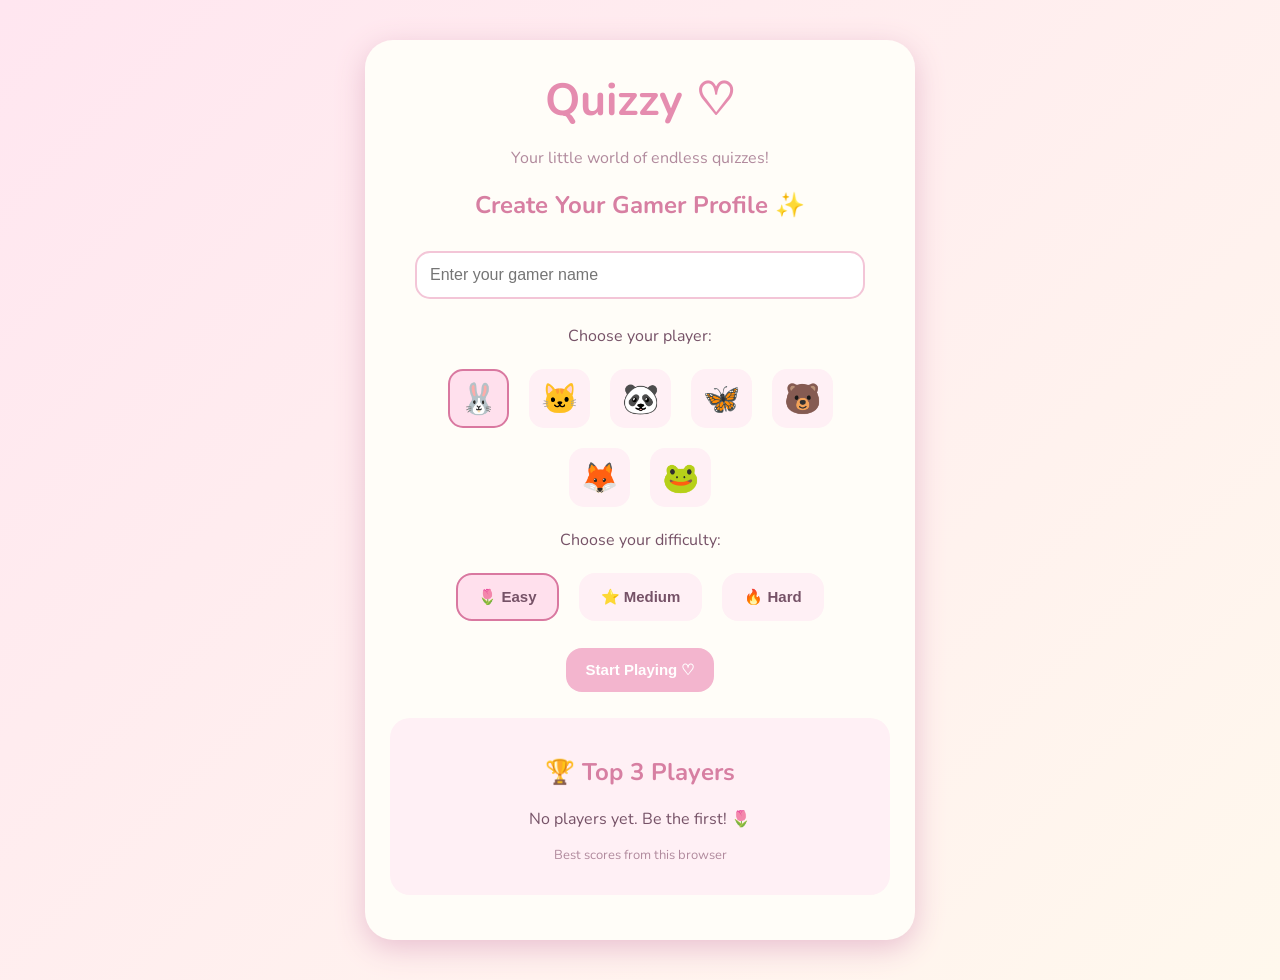
==== index.html @ 38b758e8 "Add files via upload" ====
<!DOCTYPE html>
<html lang="en">
<head>
<meta charset="UTF-8">
<meta name="viewport" content="width=device-width, initial-scale=1.0">
<title>Quizzy ♡</title>

<style>
@import url('https://fonts.googleapis.com/css2?family=Nunito:wght@400;600;700;800;900&display=swap');

* { box-sizing: border-box; }

body {
  margin: 0;
  padding: 20px 14px;
  background: linear-gradient(135deg,#ffe6f0,#fff8ed);
  font-family: 'Nunito',sans-serif;
  color: #765267;
  text-align: center;
}

.container {
  max-width: 550px;
  margin: 20px auto;
  background: #fffdf8;
  padding: 25px;
  border-radius: 28px;
  box-shadow: 0 8px 30px #e9bfd0;
}

h1 {
  color: #e58caf;
  font-size: 45px;
  margin: 5px;
}

.subtitle { color: #b18a9d; }

h2 { color: #d77fa2; }

.hidden { display: none !important; }

input {
  width: 90%;
  padding: 13px;
  border: 2px solid #f3c5d7;
  border-radius: 15px;
  font-size: 16px;
  margin: 10px;
  outline: none;
}

button {
  border: none;
  background: #f3b5ce;
  color: white;
  padding: 13px 20px;
  margin: 6px;
  border-radius: 16px;
  font-size: 15px;
  font-weight: 800;
  cursor: pointer;
  transition: .2s;
}

button:hover {
  background: #df8eb0;
  transform: translateY(-2px);
}

.avatars,.levels {
  display: flex;
  justify-content: center;
  flex-wrap: wrap;
  gap: 8px;
  margin: 15px;
}

.avatar {
  font-size: 30px;
  background: #fff0f5;
  border: 2px solid transparent;
  padding: 10px;
  border-radius: 15px;
}

.avatar.selected,.level.selected {
  border: 2px solid #d978a0;
  background: #ffe0ed;
}

.level {
  background: #fff0f5;
  color: #765267;
  border: 2px solid transparent;
  min-width: 100px;
}

.profile {
  background: #fff0f5;
  padding: 15px;
  border-radius: 18px;
  margin-bottom: 15px;
}

.profile span { font-size: 38px; }

.stats {
  display: flex;
  gap: 8px;
  margin: 18px 0;
}

.stat {
  background: #fff0f5;
  border-radius: 15px;
  padding: 12px 5px;
  flex: 1;
}

.stat strong {
  display: block;
  color: #df8caf;
  font-size: 22px;
}

.question {
  font-size: 22px;
  font-weight: 900;
  margin: 25px 0;
}

.answer {
  display: block;
  width: 100%;
  margin: 10px 0;
  background: #fbe2ec;
  color: #765267;
}

.correct { background: #b9e7c8 !important; color: #315e42 !important; }
.wrong { background: #f3b0b0 !important; color: #783b3b !important; }

#feedback {
  font-weight: 800;
  min-height: 25px;
}

#leaderboard {
  background: #fff0f5;
  padding: 18px;
  border-radius: 20px;
  margin: 20px 0;
}

.leader-row {
  display: flex;
  align-items: center;
  justify-content: space-between;
  gap: 6px;
  background: white;
  padding: 12px;
  border-radius: 14px;
  margin: 9px 0;
  font-weight: 800;
  font-size: 13px;
}

.rank { font-size: 19px; }

.small {
  color: #b18a9d;
  font-size: 13px;
}
</style>
</head>

<body>

<div class="container">

<h1>Quizzy ♡</h1>
<p class="subtitle">Your little world of endless quizzes!</p>

<!-- PROFILE SETUP -->
<div id="setup">

<h2>Create Your Gamer Profile ✨</h2>

<input id="username" maxlength="20" placeholder="Enter your gamer name">

<p>Choose your player:</p>

<div class="avatars">
<button class="avatar selected" onclick="chooseAvatar(this,'🐰')">🐰</button>
<button class="avatar" onclick="chooseAvatar(this,'🐱')">🐱</button>
<button class="avatar" onclick="chooseAvatar(this,'🐼')">🐼</button>
<button class="avatar" onclick="chooseAvatar(this,'🦋')">🦋</button>
<button class="avatar" onclick="chooseAvatar(this,'🐻')">🐻</button>
<button class="avatar" onclick="chooseAvatar(this,'🦊')">🦊</button>
<button class="avatar" onclick="chooseAvatar(this,'🐸')">🐸</button>
</div>

<p>Choose your difficulty:</p>

<div class="levels">
<button class="level selected" onclick="chooseLevel(this,'easy')">🌷 Easy</button>
<button class="level" onclick="chooseLevel(this,'medium')">⭐ Medium</button>
<button class="level" onclick="chooseLevel(this,'hard')">🔥 Hard</button>
</div>

<button onclick="createProfile()">Start Playing ♡</button>

</div>

<!-- LEADERBOARD -->
<div id="leaderboard">
<h2>🏆 Top 3 Players</h2>
<div id="topPlayers"></div>
<p class="small">Best scores from this browser</p>
</div>

<!-- GAME -->
<div id="game" class="hidden">

<div class="profile">
<span id="playerAvatar">🐰</span>
<h3 id="playerName">Gamer</h3>
<p id="playerLevel">Easy Level 🌷</p>
</div>

<div class="stats">
<div class="stat">
<strong id="score">0</strong>Score
</div>
<div class="stat">
<strong id="played">0</strong>Played
</div>
<div class="stat">
<strong id="best">0</strong>Best
</div>
</div>

<p id="round">Question 1</p>

<div class="question" id="question"></div>

<div id="answers"></div>

<p id="feedback"></p>

<button id="nextBtn" class="hidden" onclick="nextQuestion()">
Next Question →
</button>

<br>
<button onclick="changeProfile()">Change Profile</button>

</div>

</div>

<script>
let avatar = "🐰";
let level = "easy";
let player = "";
let score = 0;
let played = 0;
let best = 0;
let selected = false;
let questionQueue = [];

const points = {
  easy: 10,
  medium: 20,
  hard: 30
};

const questions = {
easy: [
{q:"What is 2 + 2?",a:["3","4","5","6"],c:1},
{q:"What is the capital of Bangladesh?",a:["Dhaka","Sylhet","Khulna","Rajshahi"],c:0},
{q:"How many days are in a week?",a:["5","6","7","8"],c:2},
{q:"Which animal says meow?",a:["Dog","Cat","Cow","Duck"],c:1},
{q:"What colour is a banana?",a:["Blue","Pink","Yellow","Black"],c:2},
{q:"How many legs does a spider have?",a:["6","8","10","4"],c:1},
{q:"Which planet do we live on?",a:["Mars","Earth","Venus","Jupiter"],c:1},
{q:"What is 10 × 2?",a:["10","15","20","25"],c:2}
],

medium: [
{q:"Which planet is called the Red Planet?",a:["Earth","Mars","Venus","Jupiter"],c:1},
{q:"What is 12 × 5?",a:["50","55","60","65"],c:2},
{q:"Which is the largest ocean?",a:["Atlantic","Indian","Pacific","Arctic"],c:2},
{q:"How many bones are in an adult human body?",a:["106","206","306","406"],c:1},
{q:"Which gas do plants absorb?",a:["Oxygen","Nitrogen","Carbon dioxide","Hydrogen"],c:2},
{q:"What is the square root of 144?",a:["10","11","12","14"],c:2},
{q:"Which language is spoken in Brazil?",a:["Spanish","French","Portuguese","English"],c:2},
{q:"What is the freezing point of water?",a:["0°C","10°C","50°C","100°C"],c:0}
],

hard: [
{q:"What is the chemical symbol for gold?",a:["Ag","Au","Fe","Go"],c:1},
{q:"What is the smallest prime number?",a:["0","1","2","3"],c:2},
{q:"Which organelle produces most cellular energy?",a:["Nucleus","Ribosome","Mitochondrion","Vacuole"],c:2},
{q:"What is the approximate speed of light?",a:["300,000 km/s","30 km/s","3,000 km/s","30,000 km/s"],c:0},
{q:"Which scientist developed the theory of relativity?",a:["Newton","Einstein","Darwin","Galileo"],c:1},
{q:"What is 15 squared?",a:["125","200","225","250"],c:2},
{q:"Which is the largest internal organ in the human body?",a:["Heart","Liver","Lung","Kidney"],c:1},
{q:"What is the powerhouse of the cell?",a:["Nucleus","Mitochondria","Cell wall","Chloroplast"],c:1}
]
};

function chooseAvatar(button,chosen) {
  avatar = chosen;
  document.querySelectorAll(".avatar").forEach(b=>b.classList.remove("selected"));
  button.classList.add("selected");
}

function chooseLevel(button,chosen) {
  level = chosen;
  document.querySelectorAll(".level").forEach(b=>b.classList.remove("selected"));
  button.classList.add("selected");
}

function scoreKey(name,difficulty) {
  return "quizBest_" + name.toLowerCase() + "_" + difficulty;
}

function createProfile() {
  const name = document.getElementById("username").value.trim();

  if(!name) {
    alert("Please enter your gamer name!");
    return;
  }

  player = name;
  localStorage.setItem("quizPlayer",player);
  localStorage.setItem("quizAvatar",avatar);
  localStorage.setItem("quizLevel",level);

  score = 0;
  played = 0;
  best = Number(localStorage.getItem(scoreKey(player,level))) || 0;

  document.getElementById("setup").classList.add("hidden");
  document.getElementById("game").classList.remove("hidden");

  document.getElementById("playerName").textContent = player;
  document.getElementById("playerAvatar").textContent = avatar;

  const labels = {
    easy:"Easy Level 🌷",
    medium:"Medium Level ⭐",
    hard:"Hard Level 🔥"
  };

  document.getElementById("playerLevel").textContent = labels[level];

  updateStats();
  shuffleQuestions();
  showLeaderboard();
  nextQuestion();
}

function updateStats() {
  document.getElementById("score").textContent = score;
  document.getElementById("played").textContent = played;
  document.getElementById("best").textContent = best;
}

function shuffleQuestions() {
  questionQueue = [...questions[level]];

  for(let i=questionQueue.length-1;i>0;i--) {
    const j=Math.floor(Math.random()*(i+1));
    [questionQueue[i],questionQueue[j]] =
    [questionQueue[j],questionQueue[i]];
  }
}

function nextQuestion() {
  if(questionQueue.length===0) shuffleQuestions();

  selected=false;
  const current=questionQueue.pop();

  document.getElementById("round").textContent="Question "+(played+1);
  document.getElementById("question").textContent=current.q;
  document.getElementById("feedback").textContent="";
  document.getElementById("nextBtn").classList.add("hidden");

  const answers=document.getElementById("answers");
  answers.innerHTML="";

  current.a.forEach((answer,index)=>{
    const button=document.createElement("button");
    button.className="answer";
    button.textContent=answer;
    button.onclick=()=>checkAnswer(index,current.c,button);
    answers.appendChild(button);
  });
}

function checkAnswer(choice,correct,clickedButton) {
  if(selected) return;

  selected=true;
  played++;

  const buttons=document.querySelectorAll(".answer");

  buttons.forEach((button,index)=>{
    button.disabled=true;
    if(index===correct) button.classList.add("correct");
  });

  if(choice===correct) {
    score+=points[level];
    document.getElementById("feedback").textContent=
      "Amazing! +"+points[level]+" points 🎉";
    document.getElementById("feedback").style.color="#55a879";
  } else {
    clickedButton.classList.add("wrong");
    document.getElementById("feedback").textContent=
      "Not quite! Keep learning! 💗";
    document.getElementById("feedback").style.color="#d27d91";
  }

  if(score>best) {
    best=score;
    localStorage.setItem(scoreKey(player,level),best);
  }

  updateStats();
  saveLeaderboard();
  document.getElementById("nextBtn").classList.remove("hidden");
}

function saveLeaderboard() {
  let board=JSON.parse(localStorage.getItem("quizLeaderboard")||"{}");

  const key=player.toLowerCase()+"_"+level;
  const old=board[key];

  if(!old || score>old.score) {
    board[key]={
      name:player,
      avatar:avatar,
      level:level,
      score:score
    };
  }

  localStorage.setItem("quizLeaderboard",JSON.stringify(board));
  showLeaderboard();
}

function showLeaderboard() {
  let board=JSON.parse(localStorage.getItem("quizLeaderboard")||"{}");

  const players=Object.values(board)
    .sort((a,b)=>b.score-a.score)
    .slice(0,3);

  const medals=["🥇 1st","🥈 2nd","🥉 3rd"];

  const container=document.getElementById("topPlayers");

  if(players.length===0) {
    container.innerHTML="<p>No players yet. Be the first! 🌷</p>";
    return;
  }

  container.innerHTML=players.map((p,i)=>`
    <div class="leader-row">
      <span class="rank">${medals[i]}</span>
      <span>${escapeHTML(p.avatar)} ${escapeHTML(p.name)}</span>
      <span>${p.score} pts</span>
    </div>
  `).join("");
}

function escapeHTML(value) {
  return String(value).replace(/[&<>"']/g, char => ({
    "&":"&amp;",
    "<":"&lt;",
    ">":"&gt;",
    '"':"&quot;",
    "'":"&#39;"
  })[char]);
}

function changeProfile() {
  document.getElementById("game").classList.add("hidden");
  document.getElementById("setup").classList.remove("hidden");

  document.getElementById("username").value=player;

  document.querySelectorAll(".avatar").forEach(button=>{
    button.classList.toggle("selected",button.textContent===avatar);
  });

  document.querySelectorAll(".level").forEach(button=>{
    button.classList.toggle("selected",button.textContent.toLowerCase().includes(level));
  });

  showLeaderboard();
}

window.onload=function() {
  const savedPlayer=localStorage.getItem("quizPlayer");
  const savedAvatar=localStorage.getItem("quizAvatar");
  const savedLevel=localStorage.getItem("quizLevel");

  if(savedPlayer) {
    document.getElementById("username").value=savedPlayer;
    avatar=savedAvatar||"🐰";
    level=savedLevel||"easy";

    document.querySelectorAll(".avatar").forEach(button=>{
      button.classList.toggle("selected",button.textContent===avatar);
    });

    document.querySelectorAll(".level").forEach(button=>{
      button.classList.toggle("selected",button.textContent.toLowerCase().includes(level));
    });
  }

  showLeaderboard();
};
</script>

</body>
</html>
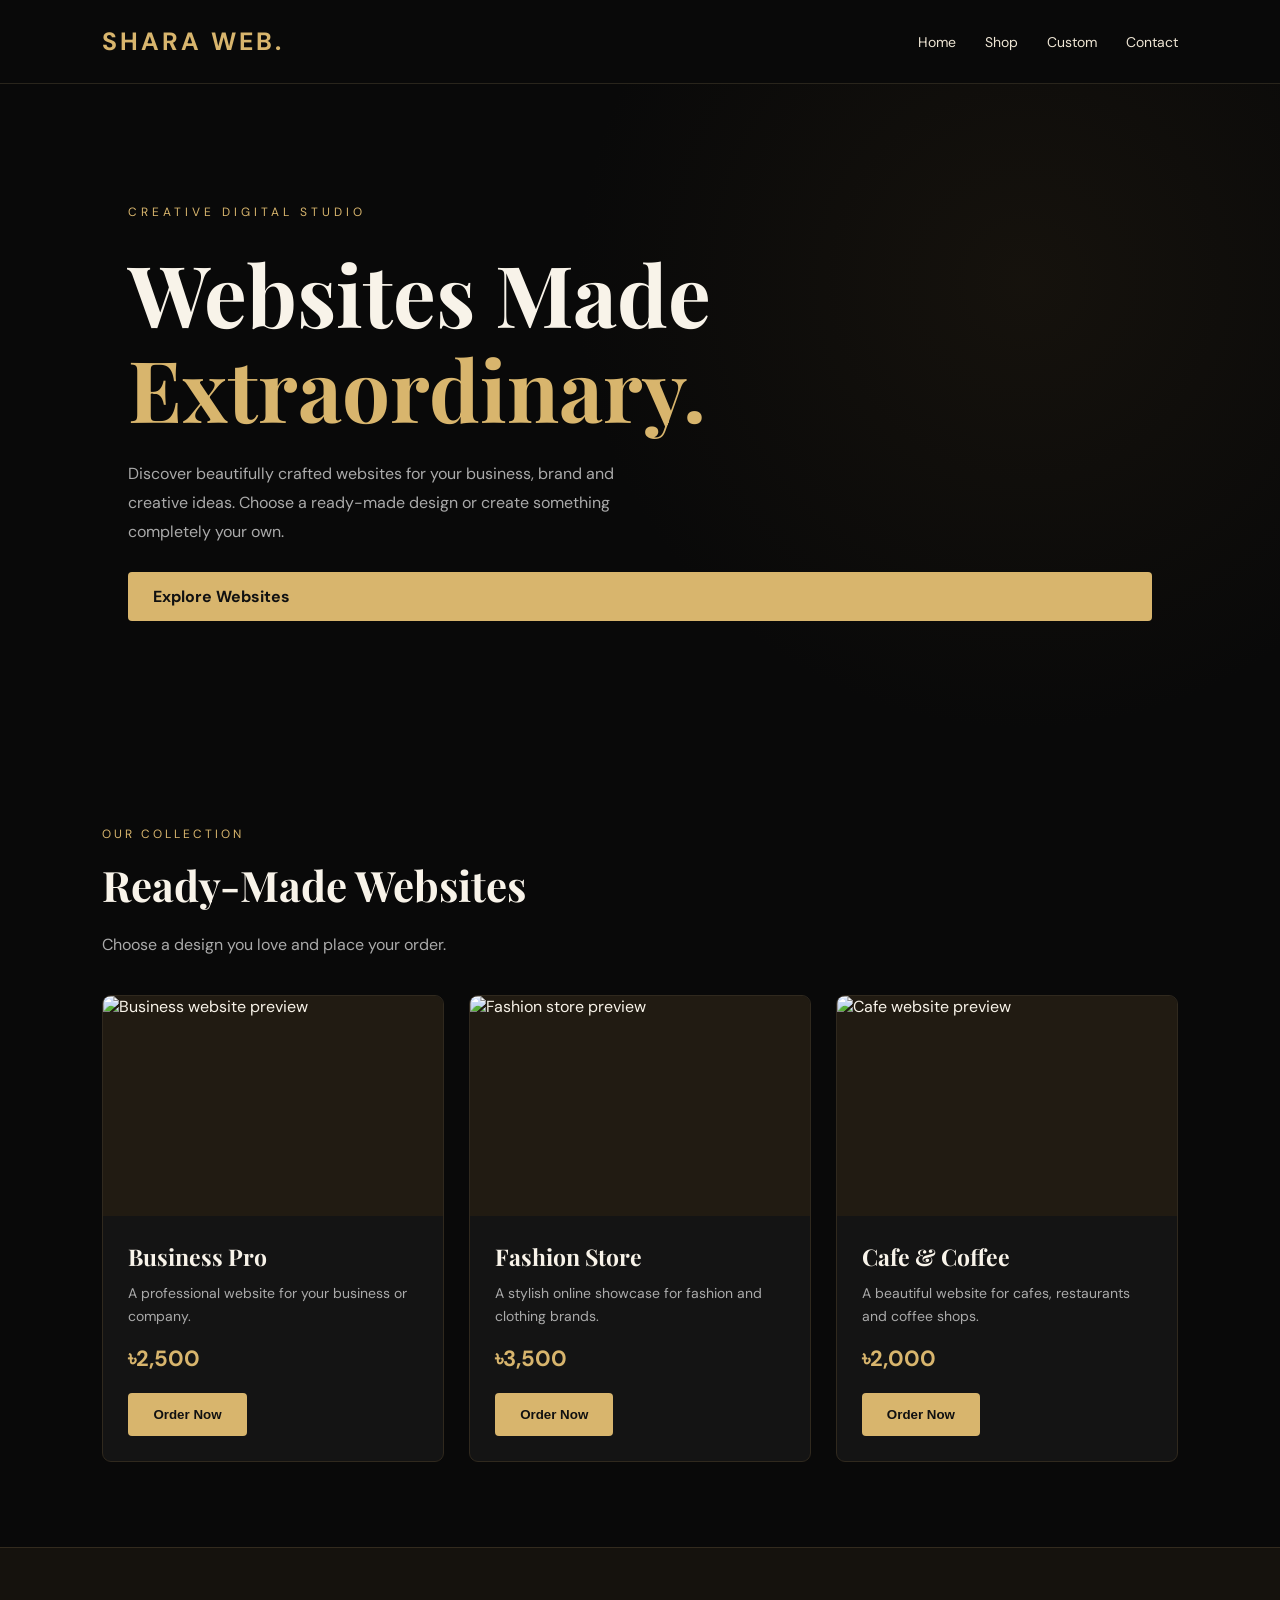
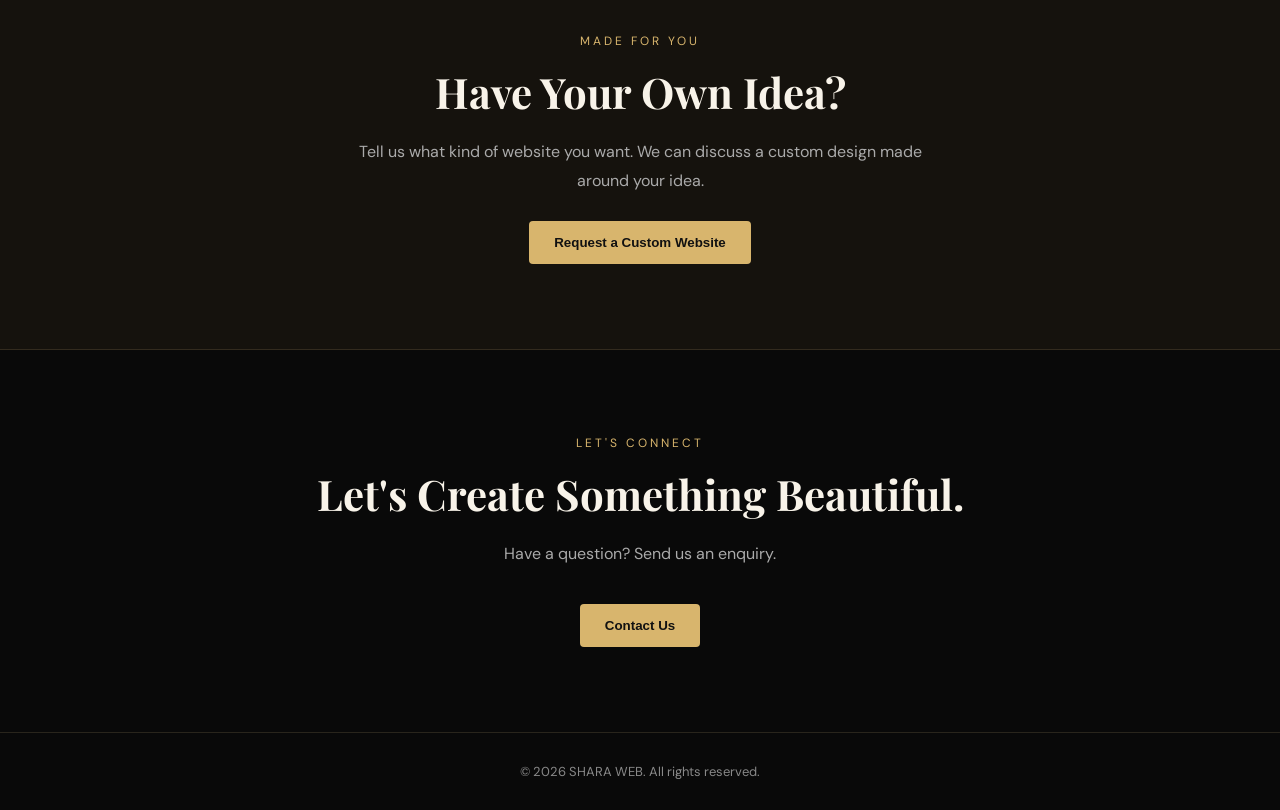
==== commit 96c0b734: "Add files via upload" ====
--- a/index.html
+++ b/index.html
@@ -1,537 +1,663 @@
-
 
 <!DOCTYPE html>
 <html lang="en">
 <head>
 <meta charset="UTF-8">
 <meta name="viewport" content="width=device-width, initial-scale=1.0">
-<title>Quizzy ♡</title>
+<title>SHARA WEB | Creative Digital Studio</title>
 
 <style>
-@import url('https://fonts.googleapis.com/css2?family=Nunito:wght@400;600;700;800;900&display=swap');
-
-* { box-sizing: border-box; }
+@import url('https://fonts.googleapis.com/css2?family=DM+Sans:wght@400;500;600;700&family=Playfair+Display:wght@600;700&display=swap');
+
+* {
+    margin: 0;
+    padding: 0;
+    box-sizing: border-box;
+}
+
+html {
+    scroll-behavior: smooth;
+}
 
 body {
-  margin: 0;
-  padding: 20px 14px;
-  background: linear-gradient(135deg,#ffe6f0,#fff8ed);
-  font-family: 'Nunito',sans-serif;
-  color: #765267;
-  text-align: center;
-}
-
-.container {
-  max-width: 550px;
-  margin: 20px auto;
-  background: #fffdf8;
-  padding: 25px;
-  border-radius: 28px;
-  box-shadow: 0 8px 30px #e9bfd0;
-}
-
-h1 {
-  color: #e58caf;
-  font-size: 45px;
-  margin: 5px;
-}
-
-.subtitle { color: #b18a9d; }
-
-h2 { color: #d77fa2; }
-
-.hidden { display: none !important; }
-
-input {
-  width: 90%;
-  padding: 13px;
-  border: 2px solid #f3c5d7;
-  border-radius: 15px;
-  font-size: 16px;
-  margin: 10px;
-  outline: none;
-}
-
-button {
-  border: none;
-  background: #f3b5ce;
-  color: white;
-  padding: 13px 20px;
-  margin: 6px;
-  border-radius: 16px;
-  font-size: 15px;
-  font-weight: 800;
-  cursor: pointer;
-  transition: .2s;
-}
-
-button:hover {
-  background: #df8eb0;
-  transform: translateY(-2px);
-}
-
-.avatars,.levels {
-  display: flex;
-  justify-content: center;
-  flex-wrap: wrap;
-  gap: 8px;
-  margin: 15px;
-}
-
-.avatar {
-  font-size: 30px;
-  background: #fff0f5;
-  border: 2px solid transparent;
-  padding: 10px;
-  border-radius: 15px;
-}
-
-.avatar.selected,.level.selected {
-  border: 2px solid #d978a0;
-  background: #ffe0ed;
-}
-
-.level {
-  background: #fff0f5;
-  color: #765267;
-  border: 2px solid transparent;
-  min-width: 100px;
-}
-
-.profile {
-  background: #fff0f5;
-  padding: 15px;
-  border-radius: 18px;
-  margin-bottom: 15px;
-}
-
-.profile span { font-size: 38px; }
-
-.stats {
-  display: flex;
-  gap: 8px;
-  margin: 18px 0;
-}
-
-.stat {
-  background: #fff0f5;
-  border-radius: 15px;
-  padding: 12px 5px;
-  flex: 1;
-}
-
-.stat strong {
-  display: block;
-  color: #df8caf;
-  font-size: 22px;
-}
-
-.question {
-  font-size: 22px;
-  font-weight: 900;
-  margin: 25px 0;
-}
-
-.answer {
-  display: block;
-  width: 100%;
-  margin: 10px 0;
-  background: #fbe2ec;
-  color: #765267;
-}
-
-.correct { background: #b9e7c8 !important; color: #315e42 !important; }
-.wrong { background: #f3b0b0 !important; color: #783b3b !important; }
-
-#feedback {
-  font-weight: 800;
-  min-height: 25px;
-}
-
-#leaderboard {
-  background: #fff0f5;
-  padding: 18px;
-  border-radius: 20px;
-  margin: 20px 0;
-}
-
-.leader-row {
-  display: flex;
-  align-items: center;
-  justify-content: space-between;
-  gap: 6px;
-  background: white;
-  padding: 12px;
-  border-radius: 14px;
-  margin: 9px 0;
-  font-weight: 800;
-  font-size: 13px;
-}
-
-.rank { font-size: 19px; }
-
-.small {
-  color: #b18a9d;
-  font-size: 13px;
+    background: #090909;
+    color: #f8f3e9;
+    font-family: 'DM Sans', sans-serif;
+}
+
+header {
+    display: flex;
+    justify-content: space-between;
+    align-items: center;
+    padding: 25px 8%;
+    border-bottom: 1px solid #29251c;
+    position: sticky;
+    top: 0;
+    background: #090909;
+    z-index: 10;
+}
+
+.logo {
+    color: #d8b56d;
+    font-size: 25px;
+    font-weight: bold;
+    letter-spacing: 3px;
+}
+
+nav a {
+    color: #eee5d4;
+    text-decoration: none;
+    margin-left: 25px;
+    font-size: 14px;
+}
+
+nav a:hover {
+    color: #d8b56d;
+}
+
+.hero {
+    min-height: 560px;
+    padding: 120px 10%;
+    display: flex;
+    flex-direction: column;
+    justify-content: center;
+    background: radial-gradient(circle at 80% 30%, #382b1744, transparent 40%);
+}
+
+.tag {
+    color: #d8b56d;
+    letter-spacing: 4px;
+    font-size: 12px;
+    margin-bottom: 25px;
+}
+
+.hero h1 {
+    font-family: 'Playfair Display', serif;
+    font-size: clamp(45px, 7vw, 85px);
+    line-height: 1.12;
+    max-width: 850px;
+}
+
+.hero h1 span {
+    color: #d8b56d;
+}
+
+.hero p {
+    color: #aaa;
+    max-width: 520px;
+    line-height: 1.8;
+    margin: 25px 0;
+}
+
+.btn {
+    display: inline-block;
+    background: #d8b56d;
+    color: #111;
+    padding: 14px 25px;
+    border: none;
+    border-radius: 4px;
+    font-weight: bold;
+    text-decoration: none;
+    cursor: pointer;
+    transition: .3s;
+}
+
+.btn:hover {
+    background: #f0d69c;
+    transform: translateY(-3px);
+}
+
+section {
+    padding: 85px 8%;
+}
+
+.section-tag {
+    color: #d8b56d;
+    font-size: 12px;
+    letter-spacing: 3px;
+    margin-bottom: 15px;
+}
+
+.section-title {
+    font-family: 'Playfair Display', serif;
+    font-size: 42px;
+    margin-bottom: 18px;
+}
+
+.section-description {
+    color: #aaa;
+    line-height: 1.8;
+    margin-bottom: 35px;
+}
+
+.products {
+    display: grid;
+    grid-template-columns: repeat(auto-fit, minmax(240px, 1fr));
+    gap: 25px;
+}
+
+.product {
+    background: #141414;
+    border: 1px solid #30291e;
+    border-radius: 9px;
+    overflow: hidden;
+    transition: .3s;
+}
+
+.product:hover {
+    transform: translateY(-7px);
+    border-color: #d8b56d;
+}
+
+.product-art {
+    width: 100%;
+    height: 220px;
+    overflow: hidden;
+    background: #211b12;
+}
+
+.product-art img {
+    width: 100%;
+    height: 100%;
+    object-fit: cover;
+    display: block;
+    transition: transform .5s;
+}
+
+.product:hover .product-art img {
+    transform: scale(1.06);
+}
+
+.product-info {
+    padding: 25px;
+}
+
+.product h3 {
+    font-family: 'Playfair Display', serif;
+    font-size: 23px;
+    margin-bottom: 10px;
+}
+
+.product p {
+    color: #aaa;
+    font-size: 14px;
+    line-height: 1.7;
+    margin-bottom: 15px;
+}
+
+.price {
+    color: #d8b56d;
+    font-size: 22px;
+    font-weight: bold;
+    margin-bottom: 20px;
+}
+
+.custom {
+    background: #15120d;
+    border-top: 1px solid #332b1e;
+    border-bottom: 1px solid #332b1e;
+    text-align: center;
+}
+
+.custom p {
+    max-width: 600px;
+    margin: 15px auto 25px;
+    color: #aaa;
+    line-height: 1.8;
+}
+
+.contact {
+    text-align: center;
+}
+
+footer {
+    border-top: 1px solid #29251c;
+    padding: 30px 8%;
+    text-align: center;
+    color: #888;
+    font-size: 13px;
+}
+
+/* ORDER FORM */
+
+.modal {
+    display: none;
+    position: fixed;
+    inset: 0;
+    background: #000c;
+    z-index: 100;
+    justify-content: center;
+    align-items: center;
+    padding: 15px;
+    overflow-y: auto;
+}
+
+.modal-box {
+    background: #151515;
+    border: 1px solid #b89550;
+    border-radius: 12px;
+    width: 100%;
+    max-width: 480px;
+    padding: 30px;
+    position: relative;
+    margin: auto;
+}
+
+.modal-box h2 {
+    font-family: 'Playfair Display', serif;
+    color: #d8b56d;
+    margin-bottom: 10px;
+}
+
+.modal-box > p {
+    color: #aaa;
+    font-size: 13px;
+    margin-bottom: 20px;
+    line-height: 1.6;
+}
+
+.close {
+    position: absolute;
+    top: 12px;
+    right: 17px;
+    background: none;
+    border: none;
+    color: white;
+    font-size: 27px;
+    cursor: pointer;
+}
+
+label {
+    display: block;
+    margin: 14px 0 7px;
+    font-size: 13px;
+    color: #e8d9bb;
+}
+
+input, select, textarea {
+    width: 100%;
+    padding: 12px;
+    border: 1px solid #423a2d;
+    background: #050505;
+    color: white;
+    border-radius: 5px;
+    font-family: inherit;
+}
+
+textarea {
+    min-height: 90px;
+    resize: vertical;
+}
+
+.submit-btn {
+    width: 100%;
+    margin-top: 20px;
+}
+
+.success-box {
+    text-align: center;
+}
+
+.success-box p {
+    color: #ccc;
+    line-height: 1.7;
+    margin-bottom: 20px;
+}
+
+.small-note {
+    color: #999;
+    font-size: 12px;
+    line-height: 1.6;
+    margin-top: 15px;
+}
+
+@media(max-width: 650px) {
+    header {
+        flex-direction: column;
+        gap: 18px;
+    }
+
+    nav a {
+        margin: 0 7px;
+        font-size: 12px;
+    }
+
+    .hero {
+        padding: 85px 7%;
+    }
+
+    section {
+        padding: 65px 7%;
+    }
+
+    .section-title {
+        font-size: 34px;
+    }
 }
 </style>
 </head>
 
 <body>
 
-<div class="container">
-
-<h1>Quizzy ♡</h1>
-<p class="subtitle">Your little world of endless quizzes!</p>
-
-<!-- PROFILE SETUP -->
-<div id="setup">
-
-<h2>Create Your Gamer Profile ✨</h2>
-
-<input id="username" maxlength="20" placeholder="Enter your gamer name">
-
-<p>Choose your player:</p>
-
-<div class="avatars">
-<button class="avatar selected" onclick="chooseAvatar(this,'🐰')">🐰</button>
-<button class="avatar" onclick="chooseAvatar(this,'🐱')">🐱</button>
-<button class="avatar" onclick="chooseAvatar(this,'🐼')">🐼</button>
-<button class="avatar" onclick="chooseAvatar(this,'🦋')">🦋</button>
-<button class="avatar" onclick="chooseAvatar(this,'🐻')">🐻</button>
-<button class="avatar" onclick="chooseAvatar(this,'🦊')">🦊</button>
-<button class="avatar" onclick="chooseAvatar(this,'🐸')">🐸</button>
+<header>
+    <div class="logo">SHARA WEB.</div>
+    <nav>
+        <a href="#home">Home</a>
+        <a href="#shop">Shop</a>
+        <a href="#custom">Custom</a>
+        <a href="#contact">Contact</a>
+    </nav>
+</header>
+
+<!-- HOME -->
+
+<div class="hero" id="home">
+    <div class="tag">CREATIVE DIGITAL STUDIO</div>
+
+    <h1>Websites Made <span>Extraordinary.</span></h1>
+
+    <p>
+        Discover beautifully crafted websites for your business,
+        brand and creative ideas. Choose a ready-made design
+        or create something completely your own.
+    </p>
+
+    <a href="#shop" class="btn">Explore Websites</a>
 </div>
 
-<p>Choose your difficulty:</p>
-
-<div class="levels">
-<button class="level selected" onclick="chooseLevel(this,'easy')">🌷 Easy</button>
-<button class="level" onclick="chooseLevel(this,'medium')">⭐ Medium</button>
-<button class="level" onclick="chooseLevel(this,'hard')">🔥 Hard</button>
+<!-- SHOP -->
+
+<section id="shop">
+    <div class="section-tag">OUR COLLECTION</div>
+    <h2 class="section-title">Ready-Made Websites</h2>
+
+    <p class="section-description">
+        Choose a design you love and place your order.
+    </p>
+
+    <div class="products">
+
+        <div class="product">
+            <div class="product-art">
+                <img
+                    src="https://images.unsplash.com/photo-1460925895917-afdab827c52f?w=900"
+                    alt="Business website preview">
+            </div>
+
+            <div class="product-info">
+                <h3>Business Pro</h3>
+                <p>A professional website for your business or company.</p>
+                <div class="price">৳2,500</div>
+
+                <button class="btn"
+                    onclick="openOrder('Business Pro','৳2,500')">
+                    Order Now
+                </button>
+            </div>
+        </div>
+
+        <div class="product">
+            <div class="product-art">
+                <img
+                    src="https://images.unsplash.com/photo-1483985988355-763728e1935b?w=900"
+                    alt="Fashion store preview">
+            </div>
+
+            <div class="product-info">
+                <h3>Fashion Store</h3>
+                <p>A stylish online showcase for fashion and clothing brands.</p>
+                <div class="price">৳3,500</div>
+
+                <button class="btn"
+                    onclick="openOrder('Fashion Store','৳3,500')">
+                    Order Now
+                </button>
+            </div>
+        </div>
+
+        <div class="product">
+            <div class="product-art">
+                <img
+                    src="https://images.unsplash.com/photo-1445116572660-236099ec97a0?w=900"
+                    alt="Cafe website preview">
+            </div>
+
+            <div class="product-info">
+                <h3>Cafe & Coffee</h3>
+                <p>A beautiful website for cafes, restaurants and coffee shops.</p>
+                <div class="price">৳2,000</div>
+
+                <button class="btn"
+                    onclick="openOrder('Cafe & Coffee','৳2,000')">
+                    Order Now
+                </button>
+            </div>
+        </div>
+
+    </div>
+</section>
+
+<!-- CUSTOM -->
+
+<section class="custom" id="custom">
+    <div class="section-tag">MADE FOR YOU</div>
+    <h2 class="section-title">Have Your Own Idea?</h2>
+
+    <p>
+        Tell us what kind of website you want.
+        We can discuss a custom design made around your idea.
+    </p>
+
+    <button class="btn"
+        onclick="openOrder('Custom Website','Custom Quote')">
+        Request a Custom Website
+    </button>
+</section>
+
+<!-- CONTACT -->
+
+<section class="contact" id="contact">
+    <div class="section-tag">LET'S CONNECT</div>
+    <h2 class="section-title">Let's Create Something Beautiful.</h2>
+
+    <p class="section-description">
+        Have a question? Send us an enquiry.
+    </p>
+
+    <button class="btn"
+        onclick="openOrder('General Enquiry','Not selected')">
+        Contact Us
+    </button>
+</section>
+
+<footer>
+    © 2026 SHARA WEB. All rights reserved.
+</footer>
+
+<!-- ORDER POPUP -->
+
+<div class="modal" id="orderModal">
+    <div class="modal-box">
+
+        <button class="close" onclick="closeOrder()">×</button>
+
+        <h2>Place Your Order</h2>
+        <p>Complete the details below to prepare your order message.</p>
+
+        <form id="orderForm">
+
+            <label>Selected Website</label>
+            <input id="productName" readonly>
+
+            <label>Your Name</label>
+            <input id="customerName" type="text"
+                required placeholder="Enter your name">
+
+            <label>Choose ONE contact method</label>
+            <select id="contactMethod" onchange="changeContactMethod()">
+                <option value="whatsapp">WhatsApp</option>
+                <option value="email">Email</option>
+            </select>
+
+            <div id="whatsappField">
+                <label>Your WhatsApp Number</label>
+                <input id="customerPhone" type="tel"
+                    placeholder="Enter your WhatsApp number">
+            </div>
+
+            <div id="emailField" style="display:none">
+                <label>Your Email Address</label>
+                <input id="customerEmail" type="email"
+                    placeholder="Enter your email">
+            </div>
+
+            <label>Tell us about your website</label>
+            <textarea id="requirements"
+                placeholder="Describe your requirements..."></textarea>
+
+            <button class="btn submit-btn" type="submit">
+                Continue to Send Order
+            </button>
+
+            <p class="small-note">
+                Your message will open in your selected app.
+                You must press Send there to submit your order.
+            </p>
+
+        </form>
+    </div>
 </div>
 
-<button onclick="createProfile()">Start Playing ♡</button>
-
+<!-- CONFIRMATION -->
+
+<div class="modal" id="successModal">
+    <div class="modal-box success-box">
+        <h2>Message Ready!</h2>
+
+        <p id="successText">
+            Your order message is ready. Press Send in your selected app to submit it.
+        </p>
+
+        <button class="btn" onclick="closeSuccess()">Okay</button>
+    </div>
 </div>
 
-<!-- LEADERBOARD -->
-<div id="leaderboard">
-<h2>🏆 Top 3 Players</h2>
-<div id="topPlayers"></div>
-<p class="small">Best scores from this browser</p>
-</div>
-
-<!-- GAME -->
-<div id="game" class="hidden">
-
-<div class="profile">
-<span id="playerAvatar">🐰</span>
-<h3 id="playerName">Gamer</h3>
-<p id="playerLevel">Easy Level 🌷</p>
-</div>
-
-<div class="stats">
-<div class="stat">
-<strong id="score">0</strong>Score
-</div>
-<div class="stat">
-<strong id="played">0</strong>Played
-</div>
-<div class="stat">
-<strong id="best">0</strong>Best
-</div>
-</div>
-
-<p id="round">Question 1</p>
-
-<div class="question" id="question"></div>
-
-<div id="answers"></div>
-
-<p id="feedback"></p>
-
-<button id="nextBtn" class="hidden" onclick="nextQuestion()">
-Next Question →
-</button>
-
-<br>
-<button onclick="changeProfile()">Change Profile</button>
-
-</div>
-
-</div>
-
 <script>
-let avatar = "🐰";
-let level = "easy";
-let player = "";
-let score = 0;
-let played = 0;
-let best = 0;
-let selected = false;
-let questionQueue = [];
-
-const points = {
-  easy: 10,
-  medium: 20,
-  hard: 30
-};
-
-const questions = {
-easy: [
-{q:"What is 2 + 2?",a:["3","4","5","6"],c:1},
-{q:"What is the capital of Bangladesh?",a:["Dhaka","Sylhet","Khulna","Rajshahi"],c:0},
-{q:"How many days are in a week?",a:["5","6","7","8"],c:2},
-{q:"Which animal says meow?",a:["Dog","Cat","Cow","Duck"],c:1},
-{q:"What colour is a banana?",a:["Blue","Pink","Yellow","Black"],c:2},
-{q:"How many legs does a spider have?",a:["6","8","10","4"],c:1},
-{q:"Which planet do we live on?",a:["Mars","Earth","Venus","Jupiter"],c:1},
-{q:"What is 10 × 2?",a:["10","15","20","25"],c:2}
-],
-
-medium: [
-{q:"Which planet is called the Red Planet?",a:["Earth","Mars","Venus","Jupiter"],c:1},
-{q:"What is 12 × 5?",a:["50","55","60","65"],c:2},
-{q:"Which is the largest ocean?",a:["Atlantic","Indian","Pacific","Arctic"],c:2},
-{q:"How many bones are in an adult human body?",a:["106","206","306","406"],c:1},
-{q:"Which gas do plants absorb?",a:["Oxygen","Nitrogen","Carbon dioxide","Hydrogen"],c:2},
-{q:"What is the square root of 144?",a:["10","11","12","14"],c:2},
-{q:"Which language is spoken in Brazil?",a:["Spanish","French","Portuguese","English"],c:2},
-{q:"What is the freezing point of water?",a:["0°C","10°C","50°C","100°C"],c:0}
-],
-
-hard: [
-{q:"What is the chemical symbol for gold?",a:["Ag","Au","Fe","Go"],c:1},
-{q:"What is the smallest prime number?",a:["0","1","2","3"],c:2},
-{q:"Which organelle produces most cellular energy?",a:["Nucleus","Ribosome","Mitochondrion","Vacuole"],c:2},
-{q:"What is the approximate speed of light?",a:["300,000 km/s","30 km/s","3,000 km/s","30,000 km/s"],c:0},
-{q:"Which scientist developed the theory of relativity?",a:["Newton","Einstein","Darwin","Galileo"],c:1},
-{q:"What is 15 squared?",a:["125","200","225","250"],c:2},
-{q:"Which is the largest internal organ in the human body?",a:["Heart","Liver","Lung","Kidney"],c:1},
-{q:"What is the powerhouse of the cell?",a:["Nucleus","Mitochondria","Cell wall","Chloroplast"],c:1}
-]
-};
-
-function chooseAvatar(button,chosen) {
-  avatar = chosen;
-  document.querySelectorAll(".avatar").forEach(b=>b.classList.remove("selected"));
-  button.classList.add("selected");
-}
-
-function chooseLevel(button,chosen) {
-  level = chosen;
-  document.querySelectorAll(".level").forEach(b=>b.classList.remove("selected"));
-  button.classList.add("selected");
-}
-
-function scoreKey(name,difficulty) {
-  return "quizBest_" + name.toLowerCase() + "_" + difficulty;
-}
-
-function createProfile() {
-  const name = document.getElementById("username").value.trim();
-
-  if(!name) {
-    alert("Please enter your gamer name!");
-    return;
-  }
-
-  player = name;
-  localStorage.setItem("quizPlayer",player);
-  localStorage.setItem("quizAvatar",avatar);
-  localStorage.setItem("quizLevel",level);
-
-  score = 0;
-  played = 0;
-  best = Number(localStorage.getItem(scoreKey(player,level))) || 0;
-
-  document.getElementById("setup").classList.add("hidden");
-  document.getElementById("game").classList.remove("hidden");
-
-  document.getElementById("playerName").textContent = player;
-  document.getElementById("playerAvatar").textContent = avatar;
-
-  const labels = {
-    easy:"Easy Level 🌷",
-    medium:"Medium Level ⭐",
-    hard:"Hard Level 🔥"
-  };
-
-  document.getElementById("playerLevel").textContent = labels[level];
-
-  updateStats();
-  shuffleQuestions();
-  showLeaderboard();
-  nextQuestion();
-}
-
-function updateStats() {
-  document.getElementById("score").textContent = score;
-  document.getElementById("played").textContent = played;
-  document.getElementById("best").textContent = best;
-}
-
-function shuffleQuestions() {
-  questionQueue = [...questions[level]];
-
-  for(let i=questionQueue.length-1;i>0;i--) {
-    const j=Math.floor(Math.random()*(i+1));
-    [questionQueue[i],questionQueue[j]] =
-    [questionQueue[j],questionQueue[i]];
-  }
-}
-
-function nextQuestion() {
-  if(questionQueue.length===0) shuffleQuestions();
-
-  selected=false;
-  const current=questionQueue.pop();
-
-  document.getElementById("round").textContent="Question "+(played+1);
-  document.getElementById("question").textContent=current.q;
-  document.getElementById("feedback").textContent="";
-  document.getElementById("nextBtn").classList.add("hidden");
-
-  const answers=document.getElementById("answers");
-  answers.innerHTML="";
-
-  current.a.forEach((answer,index)=>{
-    const button=document.createElement("button");
-    button.className="answer";
-    button.textContent=answer;
-    button.onclick=()=>checkAnswer(index,current.c,button);
-    answers.appendChild(button);
-  });
-}
-
-function checkAnswer(choice,correct,clickedButton) {
-  if(selected) return;
-
-  selected=true;
-  played++;
-
-  const buttons=document.querySelectorAll(".answer");
-
-  buttons.forEach((button,index)=>{
-    button.disabled=true;
-    if(index===correct) button.classList.add("correct");
-  });
-
-  if(choice===correct) {
-    score+=points[level];
-    document.getElementById("feedback").textContent=
-      "Amazing! +"+points[level]+" points 🎉";
-    document.getElementById("feedback").style.color="#55a879";
-  } else {
-    clickedButton.classList.add("wrong");
-    document.getElementById("feedback").textContent=
-      "Not quite! Keep learning! 💗";
-    document.getElementById("feedback").style.color="#d27d91";
-  }
-
-  if(score>best) {
-    best=score;
-    localStorage.setItem(scoreKey(player,level),best);
-  }
-
-  updateStats();
-  saveLeaderboard();
-  document.getElementById("nextBtn").classList.remove("hidden");
-}
-
-function saveLeaderboard() {
-  let board=JSON.parse(localStorage.getItem("quizLeaderboard")||"{}");
-
-  const key=player.toLowerCase()+"_"+level;
-  const old=board[key];
-
-  if(!old || score>old.score) {
-    board[key]={
-      name:player,
-      avatar:avatar,
-      level:level,
-      score:score
-    };
-  }
-
-  localStorage.setItem("quizLeaderboard",JSON.stringify(board));
-  showLeaderboard();
-}
-
-function showLeaderboard() {
-  let board=JSON.parse(localStorage.getItem("quizLeaderboard")||"{}");
-
-  const players=Object.values(board)
-    .sort((a,b)=>b.score-a.score)
-    .slice(0,3);
-
-  const medals=["🥇 1st","🥈 2nd","🥉 3rd"];
-
-  const container=document.getElementById("topPlayers");
-
-  if(players.length===0) {
-    container.innerHTML="<p>No players yet. Be the first! 🌷</p>";
-    return;
-  }
-
-  container.innerHTML=players.map((p,i)=>`
-    <div class="leader-row">
-      <span class="rank">${medals[i]}</span>
-      <span>${escapeHTML(p.avatar)} ${escapeHTML(p.name)}</span>
-      <span>${p.score} pts</span>
-    </div>
-  `).join("");
-}
-
-function escapeHTML(value) {
-  return String(value).replace(/[&<>"']/g, char => ({
-    "&":"&amp;",
-    "<":"&lt;",
-    ">":"&gt;",
-    '"':"&quot;",
-    "'":"&#39;"
-  })[char]);
-}
-
-function changeProfile() {
-  document.getElementById("game").classList.add("hidden");
-  document.getElementById("setup").classList.remove("hidden");
-
-  document.getElementById("username").value=player;
-
-  document.querySelectorAll(".avatar").forEach(button=>{
-    button.classList.toggle("selected",button.textContent===avatar);
-  });
-
-  document.querySelectorAll(".level").forEach(button=>{
-    button.classList.toggle("selected",button.textContent.toLowerCase().includes(level));
-  });
-
-  showLeaderboard();
-}
-
-window.onload=function() {
-  const savedPlayer=localStorage.getItem("quizPlayer");
-  const savedAvatar=localStorage.getItem("quizAvatar");
-  const savedLevel=localStorage.getItem("quizLevel");
-
-  if(savedPlayer) {
-    document.getElementById("username").value=savedPlayer;
-    avatar=savedAvatar||"🐰";
-    level=savedLevel||"easy";
-
-    document.querySelectorAll(".avatar").forEach(button=>{
-      button.classList.toggle("selected",button.textContent===avatar);
-    });
-
-    document.querySelectorAll(".level").forEach(button=>{
-      button.classList.toggle("selected",button.textContent.toLowerCase().includes(level));
-    });
-  }
-
-  showLeaderboard();
-};
+
+const businessNumber = "8801518652008";
+const businessEmail = "ravizakais@gmail.com";
+
+function openOrder(product, price) {
+    document.getElementById("productName").value =
+        product + " - " + price;
+
+    document.getElementById("orderModal").style.display = "flex";
+}
+
+function closeOrder() {
+    document.getElementById("orderModal").style.display = "none";
+}
+
+function closeSuccess() {
+    document.getElementById("successModal").style.display = "none";
+}
+
+function changeContactMethod() {
+    const method = document.getElementById("contactMethod").value;
+
+    const whatsappField = document.getElementById("whatsappField");
+    const emailField = document.getElementById("emailField");
+
+    const phone = document.getElementById("customerPhone");
+    const email = document.getElementById("customerEmail");
+
+    whatsappField.style.display =
+        method === "whatsapp" ? "block" : "none";
+
+    emailField.style.display =
+        method === "email" ? "block" : "none";
+
+    phone.required = method === "whatsapp";
+    email.required = method === "email";
+}
+
+document.getElementById("orderForm").addEventListener("submit", function(e) {
+
+    e.preventDefault();
+
+    const method = document.getElementById("contactMethod").value;
+    const product = document.getElementById("productName").value;
+    const name = document.getElementById("customerName").value;
+    const requirements = document.getElementById("requirements").value;
+
+    let contact = "";
+    let contactLabel = "";
+    let destination = "";
+
+    if (method === "whatsapp") {
+
+        contact = document.getElementById("customerPhone").value;
+        contactLabel = "Customer WhatsApp";
+
+        if (businessNumber.includes("X")) {
+            alert("Please set up your business WhatsApp number first.");
+            return;
+        }
+
+        const message =
+            "NEW SHARA WEB ORDER\n\n" +
+            "Customer: " + name + "\n" +
+            "Website: " + product + "\n" +
+            contactLabel + ": " + contact + "\n" +
+            "Requirements: " + requirements;
+
+        destination =
+            "https://wa.me/" + businessNumber +
+            "?text=" + encodeURIComponent(message);
+
+        window.open(destination, "_blank");
+
+    } else {
+
+        contact = document.getElementById("customerEmail").value;
+        contactLabel = "Customer Email";
+
+        if (businessEmail.includes("YOUR_BUSINESS")) {
+            alert("Please set up your business email first.");
+            return;
+        }
+
+        const message =
+            "NEW SHARA WEB ORDER\n\n" +
+            "Customer: " + name + "\n" +
+            "Website: " + product + "\n" +
+            contactLabel + ": " + contact + "\n" +
+            "Requirements: " + requirements;
+
+        destination =
+            "mailto:" + businessEmail +
+            "?subject=" + encodeURIComponent("New SHARA WEB Order") +
+            "&body=" + encodeURIComponent(message);
+
+        window.location.href = destination;
+    }
+
+    closeOrder();
+
+    document.getElementById("successText").textContent =
+        "Your order message is ready! Press SEND in " +
+        (method === "whatsapp" ? "WhatsApp" : "your email app") +
+        " to submit your order.";
+
+    document.getElementById("successModal").style.display = "flex";
+
+    this.reset();
+    changeContactMethod();
+
+});
+
+changeContactMethod();
+
 </script>
 
 </body>
